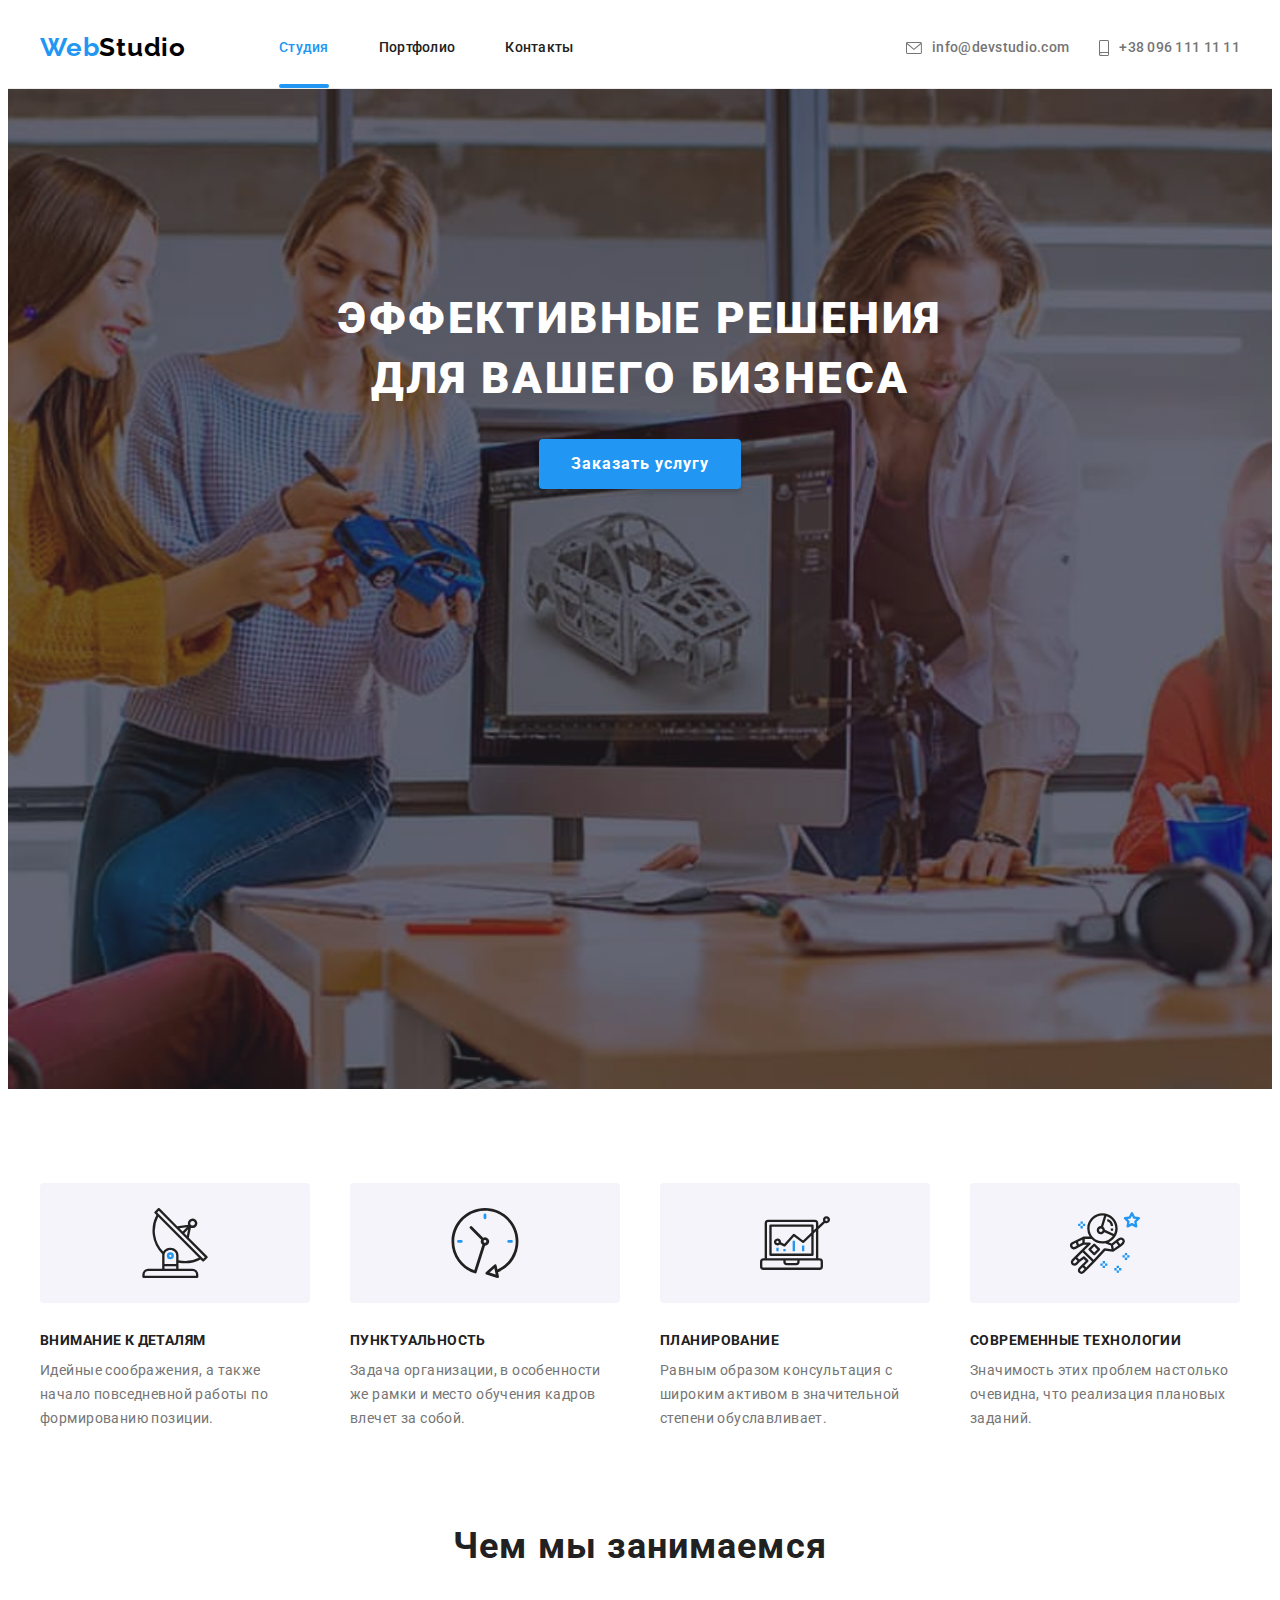
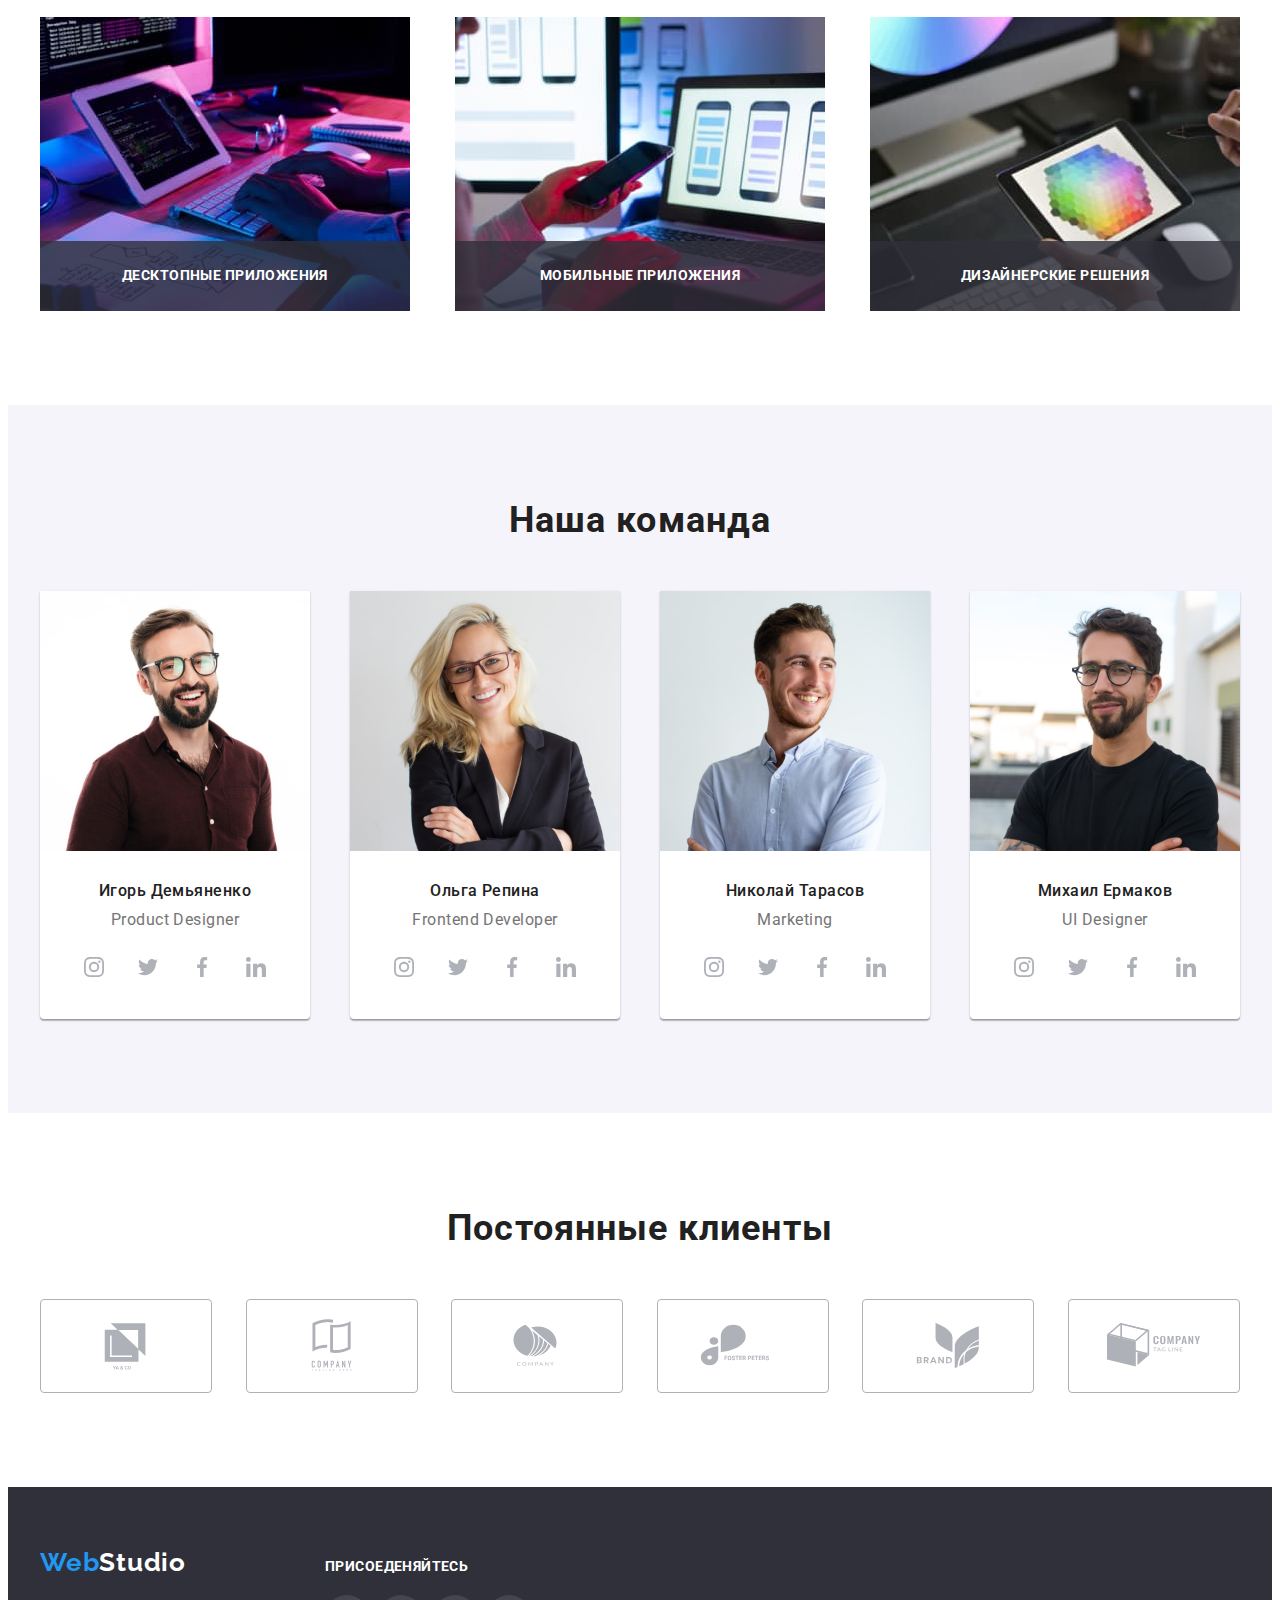
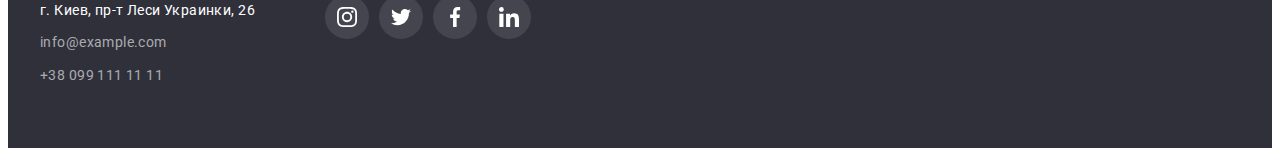
==== index.html @ ba10bd96 "Add files from hw#5" ====
<!DOCTYPE html>
<html lang="ru">

<head>
    <meta charset="UTF-8">
    <meta http-equiv="X-UA-Compatible" content="IE=edge">
    <meta name="viewport" content="width=device-width, initial-scale=1.0">
    <title>WebStudio</title>
    <link rel="preconnect" href="https://fonts.googleapis.com">
    <link rel="preconnect" href="https://fonts.gstatic.com" crossorigin>
    <link
        href="https://fonts.googleapis.com/css2?family=Raleway:wght@700&family=Roboto:wght@400;500;700;900&display=swap"
        rel="stylesheet">
    <link rel="stylesheet" href="https://cdnjs.cloudflare.com/ajax/libs/modern-normalize/1.1.0/modern-normalize.min.css"
        integrity="sha512-wpPYUAdjBVSE4KJnH1VR1HeZfpl1ub8YT/NKx4PuQ5NmX2tKuGu6U/JRp5y+Y8XG2tV+wKQpNHVUX03MfMFn9Q=="
        crossorigin="anonymous" referrerpolicy="no-referrer" />

    <link rel="stylesheet" href="styles/styles.css">

</head>

<body>
    <!-- Шапка -->
    <header class="page-header">
        <div class="container header-nav">
            <nav class="page-nav">
                <a href="./index.html" class="header-logo"><span class="logo-first-part">Web</span>Studio</a>

                <ul class="site-nav list">
                    <li class="item"><a href="./index.html" class="link current">Студия</a></li>
                    <li class="item"><a href="./portfolio.html" class="link">Портфолио</a></li>
                    <li class="item"><a href="#main-footer" class="link"> Контакты</a></li>
                </ul>
            </nav>

            <ul class="header-contact list">
                <li class="item">
                    <a href="mailto:info@devstudio.com" class="link mail">
                        <div class="thumb">
                            <svg class="icon" width="16" height="12">
                                <use href="./images/sprite.svg#icon-mail"></use>
                            </svg>
                        </div>
                        info@devstudio.com
                    </a>
                </li>
                <li class=" item">
                    <a href="tel:+380961111111" class="link tel">
                        <div class="thumb">
                            <svg class="icon" width="10" height="16">
                                <use href="./images/sprite.svg#icon-smartphone"></use>
                            </svg>
                        </div>
                        +38 096 111 11 11

                    </a>
                </li>
            </ul>

        </div>
    </header>

    <!-- Тело страницы -->
    <main>
        <!-- Баннер -->
        <section class=" banner">
            <div class="container">
                <h1 class="banner-title">ЭФФЕКТИВНЫЕ РЕШЕНИЯ ДЛЯ ВАШЕГО БИЗНЕСА</h1>
                <button type="button" class="banner-btn" data-modal-open>Заказать услугу</button>
            </div>
        </section>

        <!-- Особенности -->
        <section class="section peculiarities">
            <div class="container">
                <!-- Скрытый заголовок -->
                <h2 class="section-title visually-hidden">ОСОБЕННОСТИ</h2>
                <ul class="peculiarities-list list">
                    <li class="item">
                        <div class="thumb">
                            <svg class="icon" width="70" height="70">
                                <use href="./images/sprite.svg#icon-peculiarities-antenna">
                                </use>
                            </svg>
                        </div>
                        <h3 class="title">Внимание к деталям</h3>
                        <p class="text">Идейные соображения, а также начало повседневной
                            работы по
                            формированию позиции.</p>
                    </li>
                    <li class="item">
                        <div class="thumb">
                            <svg class="icon" width="70" height="70">
                                <use href="./images/sprite.svg#icon-peculiarities-clock">
                                </use>
                            </svg>
                        </div>
                        <h3 class="title">ПУНКТУАЛЬНОСТЬ</h3>
                        <p class="text">Задача организации, в особенности же рамки и место
                            обучения
                            кадров влечет за собой.</p>
                    </li>
                    <li class="item">
                        <div class="thumb">
                            <svg class="icon" width="70" height="70">
                                <use href="./images/sprite.svg#icon-peculiarities-diagram">
                                </use>
                            </svg>
                        </div>
                        <h3 class="title">ПЛАНИРОВАНИЕ</h3>
                        <p class="text">Равным образом консультация с широким активом в
                            значительной
                            степени обуславливает.</p>
                    </li>
                    <li class="item">
                        <div class="thumb">
                            <svg class="icon" width="70" height="70">
                                <use href="./images/sprite.svg#icon-peculiarities-astronaut">
                                </use>
                            </svg>
                        </div>
                        <h3 class="title">СОВРЕМЕННЫЕ ТЕХНОЛОГИИ</h3>
                        <p class="text">Значимость этих проблем настолько очевидна, что
                            реализация
                            плановых заданий.</p>
                    </li>

                </ul>
            </div>
        </section>

        <!-- Чем мы занимаемся -->
        <section class="section work">
            <div class="container">
                <h2 class="section-title">Чем мы занимаемся</h2>
                <ul class="work-list list">

                    <li class="item">
                        <img src="./images/box1.jpg" alt="Написание веб сайтов" width="370" height="294">
                        <div class="title">
                            <p class="title-text">ДЕСКТОПНЫЕ ПРИЛОЖЕНИЯ</p>
                        </div>
                    </li>

                    <li class="item">
                        <img src="./images/box2.jpg" alt="Написание прложений" width="370" height="294">
                        <div class="title">
                            <p class="title-text">МОБИЛЬНЫЕ ПРИЛОЖЕНИЯ</p>
                        </div>
                    </li>

                    <li class="item">
                        <img src="./images/box3.jpg" alt="Дизайн" width="370" height="294">
                        <div class="title">
                            <p class="title-text">ДИЗАЙНЕРСКИЕ РЕШЕНИЯ</p>
                        </div>
                    </li>

                </ul>
            </div>
        </section>

        <!-- Наша команда -->
        <section class=" section team">
            <div class="container">
                <h2 class="section-title">Наша команда</h2>
                <ul class="team-list list">
                    <li class="item">
                        <img src="./images/person1.jpg" class="img" alt="Сотрудник" width="270" height="260">
                        <h3 class="title">Игорь Демьяненко</h3>
                        <p class="text" lang="en">Product Designer</p>
                        <div class="team-social">
                            <ul class="team-social-links list">
                                <li class="item">
                                    <a href="https://www.instagram.com/" target="_blank" class="link">
                                        <div class="thumb">
                                            <svg class="icon" width="20" height="20">
                                                <use href="./images/sprite.svg#icon-social-logo-instagram">
                                                </use>
                                            </svg>
                                        </div>
                                    </a>
                                </li>
                                <li class="item">
                                    <a href="https://twitter.com/" target="_blank" class="link">
                                        <div class="thumb">
                                            <svg class="icon" width="20" height="20">
                                                <use href="./images/sprite.svg#icon-social-logo-twitter">
                                                </use>
                                            </svg>
                                        </div>
                                    </a>
                                </li>
                                <li class="item">
                                    <a href="https://www.facebook.com/" target="_blank" class="link">
                                        <div class="thumb">
                                            <svg class="icon" width="20" height="20">
                                                <use href="./images/sprite.svg#icon-social-logo-facebook">
                                                </use>
                                            </svg>
                                        </div>
                                    </a>
                                </li>
                                <li class="item">
                                    <a href="https://www.linkedin.com/" target="_blank" class="link">
                                        <div class="thumb">
                                            <svg class="icon" width="20" height="20">
                                                <use href="./images/sprite.svg#icon-social-logo-linkedin">
                                                </use>
                                            </svg>
                                        </div>
                                    </a>
                                </li>

                            </ul>
                        </div>
                    </li>
                    <li class="item">
                        <img src="./images/person2.jpg" class="img" alt="Сотрудник" width="270" height="260">
                        <h3 class="title">Ольга Репина</h3>
                        <p class="text" lang="en">Frontend Developer</p>
                        <div class="team-social">
                            <ul class="team-social-links list">
                                <li class="item">
                                    <a href="https://www.instagram.com/" target="_blank" class="link">
                                        <div class="thumb">
                                            <svg class="icon" width="20" height="20">
                                                <use href="./images/sprite.svg#icon-social-logo-instagram">
                                                </use>
                                            </svg>
                                        </div>
                                    </a>
                                </li>
                                <li class="item">
                                    <a href="https://twitter.com/" target="_blank" class="link">
                                        <div class="thumb">
                                            <svg class="icon" width="20" height="20">
                                                <use href="./images/sprite.svg#icon-social-logo-twitter">
                                                </use>
                                            </svg>
                                        </div>
                                    </a>
                                </li>
                                <li class="item">
                                    <a href="https://www.facebook.com/" target="_blank" class="link">
                                        <div class="thumb">
                                            <svg class="icon" width="20" height="20">
                                                <use href="./images/sprite.svg#icon-social-logo-facebook">
                                                </use>
                                            </svg>
                                        </div>
                                    </a>
                                </li>
                                <li class="item">
                                    <a href="https://www.linkedin.com/" target="_blank" class="link">
                                        <div class="thumb">
                                            <svg class="icon" width="20" height="20">
                                                <use href="./images/sprite.svg#icon-social-logo-linkedin">
                                                </use>
                                            </svg>
                                        </div>
                                    </a>
                                </li>

                            </ul>
                        </div>
                    </li>
                    <li class="item">
                        <img src="./images/person3.jpg" class="img" alt="Сотрудник" width="270" height="260">
                        <h3 class="title">Николай Тарасов</h3>
                        <p class="text" lang="en">Marketing</p>
                        <div class="team-social">
                            <ul class="team-social-links list">
                                <li class="item">
                                    <a href="https://www.instagram.com/" target="_blank" class="link">
                                        <div class="thumb">
                                            <svg class="icon" width="20" height="20">
                                                <use href="./images/sprite.svg#icon-social-logo-instagram">
                                                </use>
                                            </svg>
                                        </div>
                                    </a>
                                </li>
                                <li class="item">
                                    <a href="https://twitter.com/" target="_blank" class="link">
                                        <div class="thumb">
                                            <svg class="icon" width="20" height="20">
                                                <use href="./images/sprite.svg#icon-social-logo-twitter">
                                                </use>
                                            </svg>
                                        </div>
                                    </a>
                                </li>
                                <li class="item">
                                    <a href="https://www.facebook.com/" target="_blank" class="link">
                                        <div class="thumb">
                                            <svg class="icon" width="20" height="20">
                                                <use href="./images/sprite.svg#icon-social-logo-facebook">
                                                </use>
                                            </svg>
                                        </div>
                                    </a>
                                </li>
                                <li class="item">
                                    <a href="https://www.linkedin.com/" target="_blank" class="link">
                                        <div class="thumb">
                                            <svg class="icon" width="20" height="20">
                                                <use href="./images/sprite.svg#icon-social-logo-linkedin">
                                                </use>
                                            </svg>
                                        </div>
                                    </a>
                                </li>

                            </ul>
                        </div>
                    </li>
                    <li class="item">
                        <img src="./images/person4.jpg" class="img" alt="Сотрудник" width="270" height="260">
                        <h3 class="title">Михаил Ермаков</h3>
                        <p class="text" lang="en">UI Designer</p>
                        <div class="team-social">
                            <ul class="team-social-links list">
                                <li class="item">
                                    <a href="https://www.instagram.com/" target="_blank" class="link">
                                        <div class="thumb">
                                            <svg class="icon" width="20" height="20">
                                                <use href="./images/sprite.svg#icon-social-logo-instagram">
                                                </use>
                                            </svg>
                                        </div>
                                    </a>
                                </li>
                                <li class="item">
                                    <a href="https://twitter.com/" target="_blank" class="link">
                                        <div class="thumb">
                                            <svg class="icon" width="20" height="20">
                                                <use href="./images/sprite.svg#icon-social-logo-twitter">
                                                </use>
                                            </svg>
                                        </div>
                                    </a>
                                </li>
                                <li class="item">
                                    <a href="https://www.facebook.com/" target="_blank" class="link">
                                        <div class="thumb">
                                            <svg class="icon" width="20" height="20">
                                                <use href="./images/sprite.svg#icon-social-logo-facebook">
                                                </use>
                                            </svg>
                                        </div>
                                    </a>
                                </li>
                                <li class="item">
                                    <a href="https://www.linkedin.com/" target="_blank" class="link">
                                        <div class="thumb">
                                            <svg class="icon" width="20" height="20">
                                                <use href="./images/sprite.svg#icon-social-logo-linkedin">
                                                </use>
                                            </svg>
                                        </div>
                                    </a>
                                </li>

                            </ul>
                        </div>
                    </li>
                </ul>
            </div>
        </section>

        <!-- Постоенные клиенты -->
        <section class="section client">
            <div class="container">
                <h2 class="section-title">Постоянные клиенты</h2>
                <ul class="client-list list">
                    <li class="item">
                        <div class="thumb">
                            <svg class="icon" width="106" height="60">
                                <use href="./images/sprite.svg#icon-client-logo1"></use>
                            </svg>
                        </div>
                    </li>
                    <li class="item">
                        <div class="thumb">
                            <svg class="icon" width="106" height="60">
                                <use href="./images/sprite.svg#icon-client-logo2"></use>
                            </svg>
                        </div>
                    </li>
                    <li class="item">
                        <div class="thumb">
                            <svg class="icon" width="106" height="60">
                                <use href="./images/sprite.svg#icon-client-logo3"></use>
                            </svg>
                        </div>
                    </li>
                    <li class="item">
                        <div class="thumb">
                            <svg class="icon" width="106" height="60">
                                <use href="./images/sprite.svg#icon-client-logo4"></use>
                            </svg>
                        </div>
                    </li>
                    <li class="item">
                        <div class="thumb">
                            <svg class="icon" width="106" height="60">
                                <use href="./images/sprite.svg#icon-client-logo5"></use>
                            </svg>
                        </div>
                    </li>
                    <li class="item">
                        <div class="thumb">
                            <svg class="icon" width="106" height="60">
                                <use href="./images/sprite.svg#icon-client-logo6"></use>
                            </svg>
                        </div>
                    </li>
                </ul>
            </div>
        </section>
    </main>

    <!-- Футтер -->
    <footer class="page-footer" id="main-footer">
        <div class="container footer">
            <div>
                <a href="./index.html" class="footer-logo"><span class="logo-first-part">Web</span>Studio</a>

                <address>
                    <ul class="footer-contact list">
                        <li>
                            <p class="footer-adress">г. Киев, пр-т Леси Украинки, 26</p>
                        </li>
                        <li><a href="mailto:info@example.com" class="link mail">info@example.com</a></li>
                        <li><a href="tel:+380991111111" class="link tel">+38 099 111 11
                                11</a></li>
                    </ul>
                </address>
            </div>
            <div class="footer-connect">
                <p class="title">ПРИСОЕДЕНЯЙТЕСЬ</p>
                <div class="connect">
                    <ul class="connect-social-links list">
                        <li class="item">
                            <a href="https://www.instagram.com/" target="_blank" class="link">
                                <div class="thumb">
                                    <svg class="icon" width="20" height="20">
                                        <use href="./images/sprite.svg#icon-social-logo-instagram">
                                        </use>
                                    </svg>
                                </div>
                            </a>
                        </li>
                        <li class="item">
                            <a href="https://twitter.com/" target="_blank" class="link">
                                <div class="thumb">
                                    <svg class="icon" width="20" height="20">
                                        <use href="./images/sprite.svg#icon-social-logo-twitter">
                                        </use>
                                    </svg>
                                </div>
                            </a>
                        </li>
                        <li class="item">
                            <a href="https://www.facebook.com/" target="_blank" class="link">
                                <div class="thumb">
                                    <svg class="icon" width="20" height="20">
                                        <use href="./images/sprite.svg#icon-social-logo-facebook">
                                        </use>
                                    </svg>
                                </div>
                            </a>
                        </li>
                        <li class="item">
                            <a href="https://www.linkedin.com/" target="_blank" class="link">
                                <div class="thumb">
                                    <svg class="icon" width="20" height="20">
                                        <use href="./images/sprite.svg#icon-social-logo-linkedin">
                                        </use>
                                    </svg>
                                </div>
                            </a>
                        </li>


                    </ul>
                </div>

            </div>
        </div>

    </footer>

    <!-- модальное окно "заказать услугу" -->
    <div class="backdrop is-hidden" data-modal>
        <div class="modal">
            <button type="button" class="modal-btn" data-modal-close></button>
        </div>
    </div>

    <script src="./js/modal.js"></script>
</body>

</html>
---- styles/styles.css ----
:root {
  --text-primary-black-color: #212121;
  --text-second-black-color: #757575;
  --text-third-white-color: #ffffff;

  --focus-color: #2196f3;
  --focus-second-color: #188ce8; /* focus кнопки на баннере */

  --text-logo-black-color: #000000;
  --text-contact-footer-white-color: rgba(255, 255, 255, 0.6); /* tel и mail в футере */

  --background-primary-color: #ffffff;
  --background-second-color: #2f303a;
  --background-third-color: #f5f4fa;
  --background-connect-social-link-color: rgba(255, 255, 255, 0.1);
  --background-worklist-title-color: rgba(47, 48, 58, 0.8);
  --backround-portfolio-card-hover: rgba(33, 150, 243, 0.9);

  --gradient-banner: rgba(47, 48, 58, 0.4);

  --border-header-line: #ececec;
  --border-portfolio-card: #eeeeee;
  --border-client-color: #afb1b8;
  --border-modalclose-color: rgba(0, 0, 0, 0.1);

  --shadow-main-button: rgba(0, 0, 0, 0.15);
  --shadow-team-item-card: 0px 1px 3px rgba(0, 0, 0, 0.12), 0px 1px 1px rgba(0, 0, 0, 0.14),
    0px 2px 1px rgba(0, 0, 0, 0.2);
  --shadow-portfolio-filter: 0px 3px 1px rgba(0, 0, 0, 0.1), 0px 1px 2px rgba(0, 0, 0, 0.08),
    0px 2px 2px rgba(0, 0, 0, 0.12);
  --shadow-portfiolio-card-focus: 0px 1px 1px rgba(0, 0, 0, 0.12), 0px 4px 4px rgba(0, 0, 0, 0.06),
    1px 4px 6px rgba(0, 0, 0, 0.16);
}

/* 
font-family: 'Raleway', sans-serif;
font-family: 'Roboto', sans-serif; 
*/

.list {
  list-style: none;
  padding: 0;
  margin: 0;
}

h1,
h2,
h3,
p {
  margin-top: 0;
  margin-bottom: 0;
}
img {
  display: block;
  max-width: 100%;
  height: auto;
}

.container {
  margin-left: auto;
  margin-right: auto;
  width: 1200px;
  padding-left: 15px;
  padding-right: 15px;
}

body {
  background: var(--background-primary-color);
  color: var(--text-primary-black-color);
  font-family: 'Roboto', sans-serif;

  /* padding-top: 80px; */
}

/* header */
.page-header {
  border-bottom: 1px solid var(--border-header-line);

  /* фиксируем header */
  /* position: fixed;
  width: 100%;
  min-height: 80px;
  top: 0;
  left: 0;
  background-color: var(--background-primary-color);

  z-index: 2; */
}

.header-nav {
  display: flex;
  align-items: center;
}

.page-nav {
  display: flex;
  align-items: center;
}

/* header logo */
.header-logo {
  text-decoration: none;
  color: var(--text-logo-black-color);
  font-family: 'Raleway', sans-serif;
  font-weight: 700;
  font-size: 26px;
  line-height: 1.2;
  letter-spacing: 0.03em;

  display: inline-block;

  padding-top: 24px;
  padding-bottom: 25px;
  margin-right: 93px;
}

.logo-first-part {
  color: var(--focus-color);
}

/* header link navigation */
.site-nav {
  display: flex;
  position: relative;
}

.site-nav .item:not(:last-child) {
  margin-right: 50px;
}

.site-nav .link {
  position: relative;
  display: block;
  padding-top: 32px;
  padding-bottom: 32px;

  text-decoration: none;
  color: var(--text-primary-black-color);

  font-weight: 500;
  font-size: 14px;
  line-height: 1.14;
  letter-spacing: 0.02em;

  transition: color 250ms cubic-bezier(0.4, 0, 0.2, 1);
}

.site-nav .link.current::after {
  display: inline-block;
  position: absolute;
  content: '';
  width: 100%;
  height: 4px;

  bottom: 0;
  left: 0;
  background-color: var(--focus-color);
  border-radius: 2px;

  animation: animation 750ms linear;
}

@keyframes animation {
  10%,
  90% {
    transform: translateX(-1px);
  }

  20%,
  80% {
    transform: translateX(2px);
  }

  30%,
  50%,
  70% {
    transform: translateX(-4px);
  }

  40%,
  60% {
    transform: translateX(4px);
  }
}

.site-nav .link.current {
  color: var(--focus-color);
}

/* header contact */
.header-contact {
  display: flex;
  margin-left: auto;
}

.header-contact .item:not(:last-child) {
  margin-right: 30px;
}

.header-contact .link {
  display: flex;
  align-items: center;
  justify-content: center;

  padding-top: 32px;
  padding-bottom: 32px;

  text-decoration: none;
  color: var(--text-second-black-color);
  font-weight: 500;
  font-size: 14px;
  line-height: 1.14;
  letter-spacing: 0.02em;

  fill: var(--text-second-black-color);

  transition: color 250ms cubic-bezier(0.4, 0, 0.2, 1), fill 250ms cubic-bezier(0.4, 0, 0.2, 1);
}

.header-contact .list {
  display: flex;
}

.header-contact .thumb {
  display: flex;
  align-items: center;
  justify-content: center;
  margin-right: 10px;
}
.site-nav .link:hover,
.site-nav .link:focus,
.header-contact .link:hover,
.header-contact .link:focus {
  color: var(--focus-color);
  fill: var(--focus-color);
}

/* main */
/* main section banner */
.banner {
  max-width: 1600px;
  height: 600px;
  margin-left: auto;
  margin-right: auto;
  text-align: center;

  background-repeat: no-repeat;
  background-position: center;
  background-size: cover;
  background-image: linear-gradient(to right, var(--gradient-banner), var(--gradient-banner)),
    url('../images/banner.jpg');
  background-color: var(--background-second-color);

  padding-top: 200px;
  padding-bottom: 200px;
}

.banner-title {
  color: var(--text-third-white-color);
  font-weight: 900;
  font-size: 44px;
  line-height: 1.36;
  text-align: center;
  letter-spacing: 0.06em;
  text-transform: uppercase;

  width: 700px;
  margin: 0 auto 30px auto;
}

.banner-btn {
  display: inline-block;
  background-color: var(--focus-color);
  color: var(--text-third-white-color);
  font-family: inherit;
  font-weight: 700;
  font-size: 16px;
  line-height: 1.88;
  letter-spacing: 0.06em;

  min-width: 200px;
  padding: 10px 32px;

  border-style: inherit;
  box-shadow: 0px 4px 4px var(--shadow-main-button);
  border-radius: 4px;
  cursor: pointer;

  transition: background-color 250ms cubic-bezier(0.4, 0, 0.2, 1);
}
.banner-btn:hover,
.banner-btn:focus {
  background-color: var(--focus-second-color);
}

/* main all section name h2*/
.section-title {
  font-size: 36px;
  line-height: 1.17;
  text-align: center;
  letter-spacing: 0.03em;

  margin-bottom: 50px;
}

/* main section peculiarities */

.section.peculiarities {
  /* background-color: darkgoldenrod; */
  padding-top: 94px;
  padding-bottom: 94px;
}

/* скрываем заголовок */
.visually-hidden {
  position: absolute;
  width: 1px;
  height: 1px;
  margin: -1px;
  border: 0;
  padding: 0;
  white-space: nowrap;
  clip-path: inset(100%);
  clip: rect(0 0 0 0);
  overflow: hidden;
}

.peculiarities-list {
  display: flex;
  justify-content: space-between;
}

.peculiarities-list .item {
  width: 270px;
}

.peculiarities-list .thumb {
  width: 270px;
  height: 120px;

  display: flex;
  align-items: center;
  justify-content: center;

  margin-bottom: 30px;

  background: var(--background-third-color);
  border-radius: 4px;
}

.peculiarities-list .title {
  font-size: 14px;
  line-height: 1.14;
  letter-spacing: 0.03em;
  text-transform: uppercase;

  margin-bottom: 10px;
}

.peculiarities-list .text {
  color: var(--text-second-black-color);
  font-size: 14px;
  line-height: 1.71;
  letter-spacing: 0.03em;
}

/* section work */
.section.work {
  padding-bottom: 94px;
}

.work-list {
  display: flex;
  justify-content: space-between;
}

.work-list .item {
  position: relative;
}

.work-list .title {
  position: absolute;
  bottom: 0;
  left: 0;

  width: 100%;
  height: 70px;

  display: flex;
  align-items: center;
  justify-content: center;

  font-family: 'Roboto';
  font-weight: 700;
  font-size: 14px;
  line-height: 1.14;
  letter-spacing: 0.03em;
  text-transform: uppercase;

  color: var(--background-primary-color);
  background-color: var(--background-worklist-title-color);
}

/* section team */
.team {
  background-color: var(--background-third-color);
  padding-top: 94px;
  padding-bottom: 94px;
}

.team-list {
  display: flex;
  justify-content: space-between;
}
.team-list > .item {
  background-color: var(--background-primary-color);
  box-shadow: var(--shadow-team-item-card);
  border-radius: 0px 0px 4px 4px;
}

.team-list .img {
  margin-bottom: 30px;
}
.team-list .title {
  font-weight: 500;
  font-size: 16px;
  line-height: 1.19;
  text-align: center;
  letter-spacing: 0.03em;

  margin-bottom: 10px;
}
.team-list .text {
  color: var(--text-second-black-color);
  font-size: 16px;
  line-height: 1.19;
  text-align: center;
  letter-spacing: 0.03em;

  margin-bottom: 16px;
}

.team-social {
  margin: 0 32px 30px 32px;
}

.team-social-links {
  display: flex;
  justify-content: space-between;
}

.team-social .link {
  display: flex;
  align-items: center;
  justify-content: center;

  width: 44px;
  height: 44px;

  border-radius: 50%;

  fill: var(--border-client-color);
  background-color: var(--background-primary-color);

  transition: fill 250ms cubic-bezier(0.4, 0, 0.2, 1),
    background-color 250ms cubic-bezier(0.4, 0, 0.2, 1);
}

.team-social .thumb {
  width: 20px;
  height: 20px;
}

.team-social .link:hover,
.team-social .link:focus {
  fill: var(--background-primary-color);
  background-color: var(--focus-color);
}

/* section client */
.client {
  padding-top: 94px;
  padding-bottom: 94px;
}

.client-list {
  display: flex;
  justify-content: space-between;
}

.client-list .thumb {
  width: 170px;
  height: 92px;

  display: flex;
  align-items: center;
  justify-content: center;

  fill: var(--border-client-color);

  border: 1px solid var(--border-client-color);
  border-radius: 4px;

  transition: fill 250ms cubic-bezier(0.4, 0, 0.2, 1), border 250ms cubic-bezier(0.4, 0, 0.2, 1);
}

.client-list .thumb:hover,
.client-list .thumb:focus {
  fill: var(--focus-color);
  border: 1px solid var(--focus-color);
}

/* footer */
.page-footer {
  background-color: var(--background-second-color);
  padding-top: 60px;
  padding-bottom: 60px;
}

.container.footer {
  display: flex;
  align-items: baseline;
}

.footer-connect {
  margin-left: 70px;
}
.container.footer .connect {
  margin-top: 20px;
  width: 206px;
}

.footer-connect > .title {
  font-weight: 700;
  font-size: 14px;
  line-height: 1.14;
  letter-spacing: 0.03em;
  text-transform: uppercase;

  color: var(--background-primary-color);
}

.connect-social-links {
  display: flex;
  justify-content: space-between;
}

.connect-social-links .link {
  display: flex;
  justify-content: center;
  align-items: center;

  width: 44px;
  height: 44px;

  border-radius: 50%;

  fill: var(--background-primary-color);
  background-color: var(--background-connect-social-link-color);

  transition: background-color 250ms cubic-bezier(0.4, 0, 0.2, 1);
}

.connect-social-links .thumb {
  width: 20px;
  height: 20px;
}

.connect-social-links .link:hover,
.connect-social-links .link:focus {
  background-color: var(--focus-color);
}

/* footer logo*/
.footer-logo {
  display: inline-block;
  text-decoration: none;
  color: var(--background-primary-color);
  font-family: 'Raleway', sans-serif;
  font-weight: 700;
  font-size: 26px;
  line-height: 1.2;
  letter-spacing: 0.03em;

  margin-bottom: 20px;
}

/* footer adress*/
.page-footer address {
  font-style: normal;
}

.footer-adress {
  color: var(--text-third-white-color);
  font-size: 14px;
  line-height: 1.71;
  letter-spacing: 0.03em;

  margin-bottom: 9px;
}

.footer-contact .mail {
  display: inline-block;
  margin-bottom: 9px;
}

/* footer contact link*/
.footer-contact .link {
  text-decoration: none;
  color: var(--text-contact-footer-white-color);
  font-weight: 400;
  font-size: 14px;
  line-height: 1.71;
  letter-spacing: 0.03em;

  transition: color 250ms cubic-bezier(0.4, 0, 0.2, 1);
}

/* footer focus on tel and mail*/
.footer-contact .link:hover,
.footer-contact .link:focus {
  color: var(--focus-color);
}

/* modal window*/
.backdrop {
  position: fixed;
  top: 0;
  left: 0;
  width: 100%;
  height: 100%;
  background-color: rgba(0, 0, 0, 0.5);
  opacity: 1;

  /* z-index: 2; */

  transition: opacity 250ms cubic-bezier(0.4, 0, 0.2, 1);
}

.backdrop.is-hidden {
  opacity: 0;
  pointer-events: none;
}

.backdrop.is-hidden .modal {
  transform: translate(-50%, -50%) scale(0.5);
}

.modal {
  position: absolute;
  top: 50%;
  left: 50%;
  transform: translate(-50%, -50%) scale(1);

  min-width: 528px;
  min-height: 581px;

  padding: 8px;

  background-color: var(--background-primary-color);

  transition: transform 250ms cubic-bezier(0.4, 0, 0.2, 1);
}

.modal .modal-btn {
  position: absolute;
  top: 8px;
  right: 8px;

  width: 30px;
  height: 30px;

  cursor: pointer;

  border-radius: 50%;
  border: 1px solid var(--border-modalclose-color);
  background: var(--background-primary-color);
  background-image: url(../images/close-modal.svg);
  background-repeat: no-repeat;
  background-position: center;
}
/* portfolio */

.portfolio {
  padding-top: 94px;
  padding-bottom: 94px;
}

/* portfolio filter-button  */
.portfolio-filter {
  display: flex;
  justify-content: center;

  margin-bottom: 50px;
}

.portfolio-filter .item:not(:last-child) {
  margin-right: 8px;
}

.portfolio-filter .btn {
  background-color: var(--background-third-color);
  color: var(--text-primary-black-color);
  font-family: inherit;
  font-weight: 500;
  font-size: 16px;
  line-height: 1.62;
  letter-spacing: 0.03em;

  cursor: pointer;
  padding: 6px 22px;
  border-style: inherit;
  border-radius: 4px;

  transition: background-color 250ms cubic-bezier(0.4, 0, 0.2, 1),
    color 250ms cubic-bezier(0.4, 0, 0.2, 1), box-shadow 250ms cubic-bezier(0.4, 0, 0.2, 1);
}

.portfolio-filter .btn:hover,
.portfolio-filter .btn:focus {
  background-color: var(--focus-color);
  color: var(--text-third-white-color);
  box-shadow: var(--shadow-portfolio-filter);
}

/*Portfolio cards */
.portfolio-project {
  display: flex;
  flex-wrap: wrap;
  margin-top: -30px;
  margin-left: -30px;
}

.portfolio-project .item {
  flex-basis: calc(100% / 3 - 30px);
  margin-top: 30px;
  margin-left: 30px;
}
.portfolio-project .link {
  display: block;

  transition: box-shadow 250ms cubic-bezier(0.4, 0, 0.2, 1);
}

.portfolio-project .card-img {
  position: relative;
  overflow: hidden;
}

.portfolio-project .hover-thumb {
  position: absolute;
  top: 0;
  left: 0;

  display: flex;
  align-items: center;
  justify-content: center;

  width: 100%;
  height: 100%;
  background-color: var(--backround-portfolio-card-hover);

  transform: translateY(101%);
  transition: transform 250ms cubic-bezier(0.4, 0, 0.2, 1);
}

.portfolio-project .hover-text {
  width: 322px;
  height: 168px;

  font-family: 'Roboto';
  font-weight: 400;
  font-size: 18px;
  line-height: 1.56;
  letter-spacing: 0.03em;

  color: var(--background-primary-color);
}

.portfolio-project .link:hover,
.portfolio-project .link:focus {
  box-shadow: var(--shadow-portfiolio-card-focus);
}
.portfolio-project .link:hover .hover-thumb,
.portfolio-project .link:focus .hover-thumb {
  transform: translateY(0);
}

.portfolio-project .img-sign {
  padding: 20px 24px;

  border-right: 1px solid var(--border-portfolio-card);
  border-bottom: 1px solid var(--border-portfolio-card);
  border-left: 1px solid var(--border-portfolio-card);
}

.portfolio-project .title {
  color: var(--text-primary-black-color);
  font-size: 18px;
  line-height: 2;
  letter-spacing: 0.06em;

  margin-bottom: 4px;
}

.portfolio-project .text {
  color: var(--text-second-black-color);
  font-size: 16px;
  line-height: 1.88;
  letter-spacing: 0.03em;
}

.portfolio-project .link {
  text-decoration: none;
}
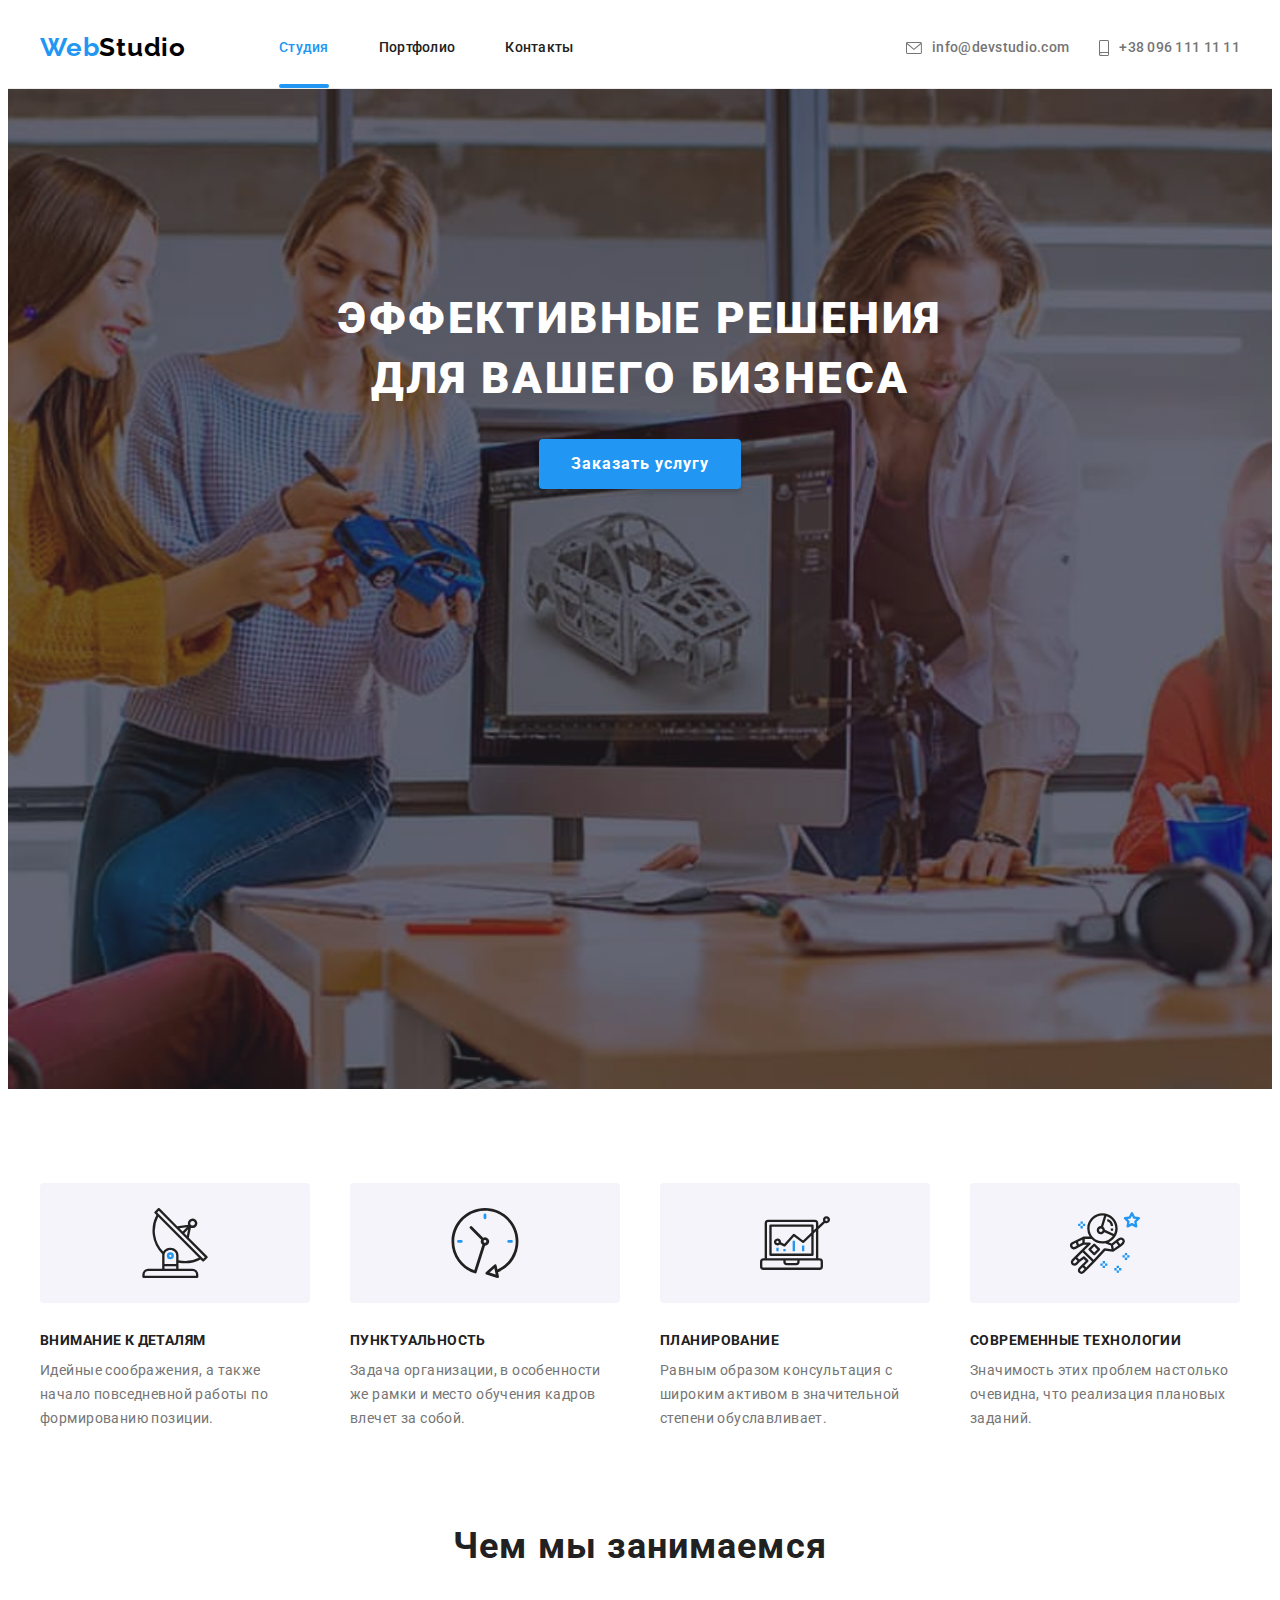
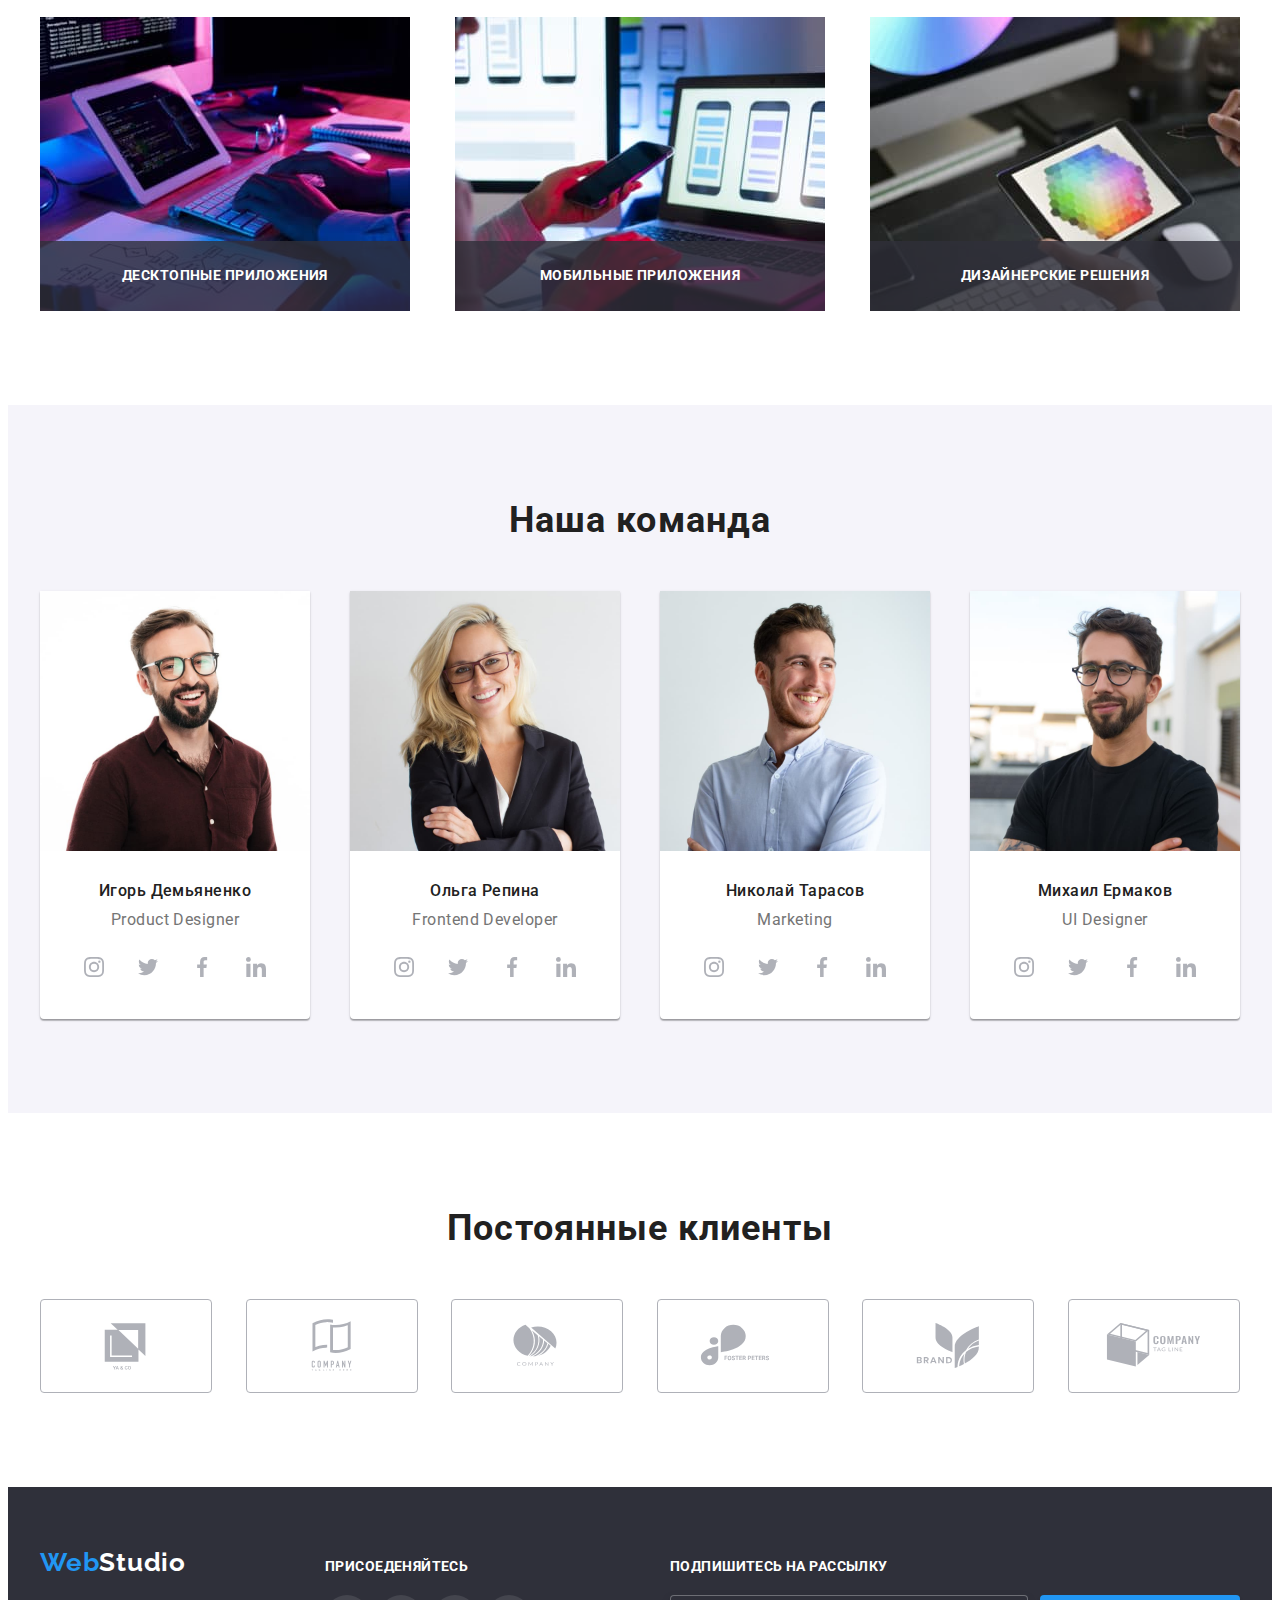
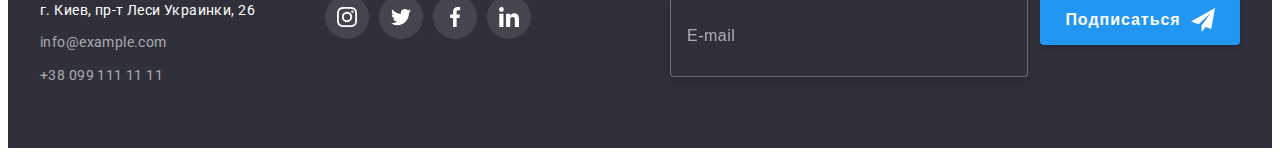
==== commit e3dc529f: "Add footer-subscribe" ====
--- a/index.html
+++ b/index.html
@@ -488,6 +488,19 @@
                 </div>
 
             </div>
+            <div class="footer-subscribe">
+                <p class="title">Подпишитесь на рассылку</p>
+                <div class="mail-block">
+                    <input type="mail" name="mail" placeholder="E-mail" class="mail-input">
+                    <button type="submit" class="btn">
+                        Подписаться
+                        <svg class="icon" width="24px" height="24px">
+                            <use href="./images/icon.svg#icon-icon-send"></use>
+                        </svg>
+                    </button>
+                </div>
+
+            </div>
         </div>
 
     </footer>
--- a/styles/styles.css
+++ b/styles/styles.css
@@ -521,56 +521,6 @@
   display: flex;
   align-items: baseline;
 }
-
-.footer-connect {
-  margin-left: 70px;
-}
-.container.footer .connect {
-  margin-top: 20px;
-  width: 206px;
-}
-
-.footer-connect > .title {
-  font-weight: 700;
-  font-size: 14px;
-  line-height: 1.14;
-  letter-spacing: 0.03em;
-  text-transform: uppercase;
-
-  color: var(--background-primary-color);
-}
-
-.connect-social-links {
-  display: flex;
-  justify-content: space-between;
-}
-
-.connect-social-links .link {
-  display: flex;
-  justify-content: center;
-  align-items: center;
-
-  width: 44px;
-  height: 44px;
-
-  border-radius: 50%;
-
-  fill: var(--background-primary-color);
-  background-color: var(--background-connect-social-link-color);
-
-  transition: background-color 250ms cubic-bezier(0.4, 0, 0.2, 1);
-}
-
-.connect-social-links .thumb {
-  width: 20px;
-  height: 20px;
-}
-
-.connect-social-links .link:hover,
-.connect-social-links .link:focus {
-  background-color: var(--focus-color);
-}
-
 /* footer logo*/
 .footer-logo {
   display: inline-block;
@@ -622,6 +572,135 @@
   color: var(--focus-color);
 }
 
+/* Футер блок ПРИСОИДЕНЯЙТЕСЬ */
+.footer-connect {
+  margin-left: 70px;
+}
+
+.container.footer .connect {
+  margin-top: 20px;
+  width: 206px;
+}
+
+.page-footer .title {
+  font-weight: 700;
+  font-size: 14px;
+  line-height: 1.14;
+  letter-spacing: 0.03em;
+  text-transform: uppercase;
+
+  color: var(--background-primary-color);
+}
+
+.connect-social-links {
+  display: flex;
+  justify-content: space-between;
+}
+
+.connect-social-links .link {
+  display: flex;
+  justify-content: center;
+  align-items: center;
+
+  width: 44px;
+  height: 44px;
+
+  border-radius: 50%;
+
+  fill: var(--background-primary-color);
+  background-color: var(--background-connect-social-link-color);
+
+  transition: background-color 250ms cubic-bezier(0.4, 0, 0.2, 1);
+}
+
+.connect-social-links .thumb {
+  width: 20px;
+  height: 20px;
+}
+
+.connect-social-links .link:hover,
+.connect-social-links .link:focus {
+  background-color: var(--focus-color);
+}
+
+/* Футер блок ПОДПИСЫВАЙТЕСЬ */
+
+.footer-subscribe {
+  width: 570px;
+  height: 86px;
+  margin-left: auto;
+}
+
+.footer-subscribe .title {
+  margin-bottom: 20px;
+}
+
+.mail-block {
+  display: flex;
+}
+
+.footer-subscribe .mail-input {
+  margin-right: 12px;
+
+  padding: 15px 16px;
+
+  width: 358px;
+  height: 50px;
+
+  font-size: 16px;
+  line-height: 1.25;
+  letter-spacing: 0.03em;
+
+  color: var(--text-contact-footer-white-color);
+  background-color: var(--background-second-color);
+
+  border: 1px solid rgba(255, 255, 255, 0.3);
+  filter: drop-shadow(0px 4px 4px rgba(0, 0, 0, 0.15));
+  border-radius: 4px;
+}
+
+.footer-subscribe .mail-input::placeholder {
+  font-size: 16px;
+  line-height: 1.25;
+  letter-spacing: 0.03em;
+
+  color: var(--text-contact-footer-white-color);
+}
+
+.footer-subscribe .btn {
+  min-width: 200px;
+  height: 50px;
+
+  padding: 0;
+
+  background: var(--focus-color);
+  box-shadow: 0px 4px 4px rgba(0, 0, 0, 0.15);
+  border-radius: 4px;
+  border: none;
+  cursor: pointer;
+
+  font-weight: 700;
+  font-size: 16px;
+  line-height: 1.88;
+  letter-spacing: 0.06em;
+
+  display: flex;
+  align-items: center;
+  justify-content: center;
+
+  /* padding-right: 28px;
+  padding-left: 28px;
+  padding-top: 10px;
+  padding-bottom: 10px; */
+
+  color: var(--background-primary-color);
+}
+.footer-subscribe .btn .icon {
+  margin-left: 10px;
+
+  fill: var(--background-primary-color);
+}
+
 /* modal window*/
 .backdrop {
   position: fixed;
